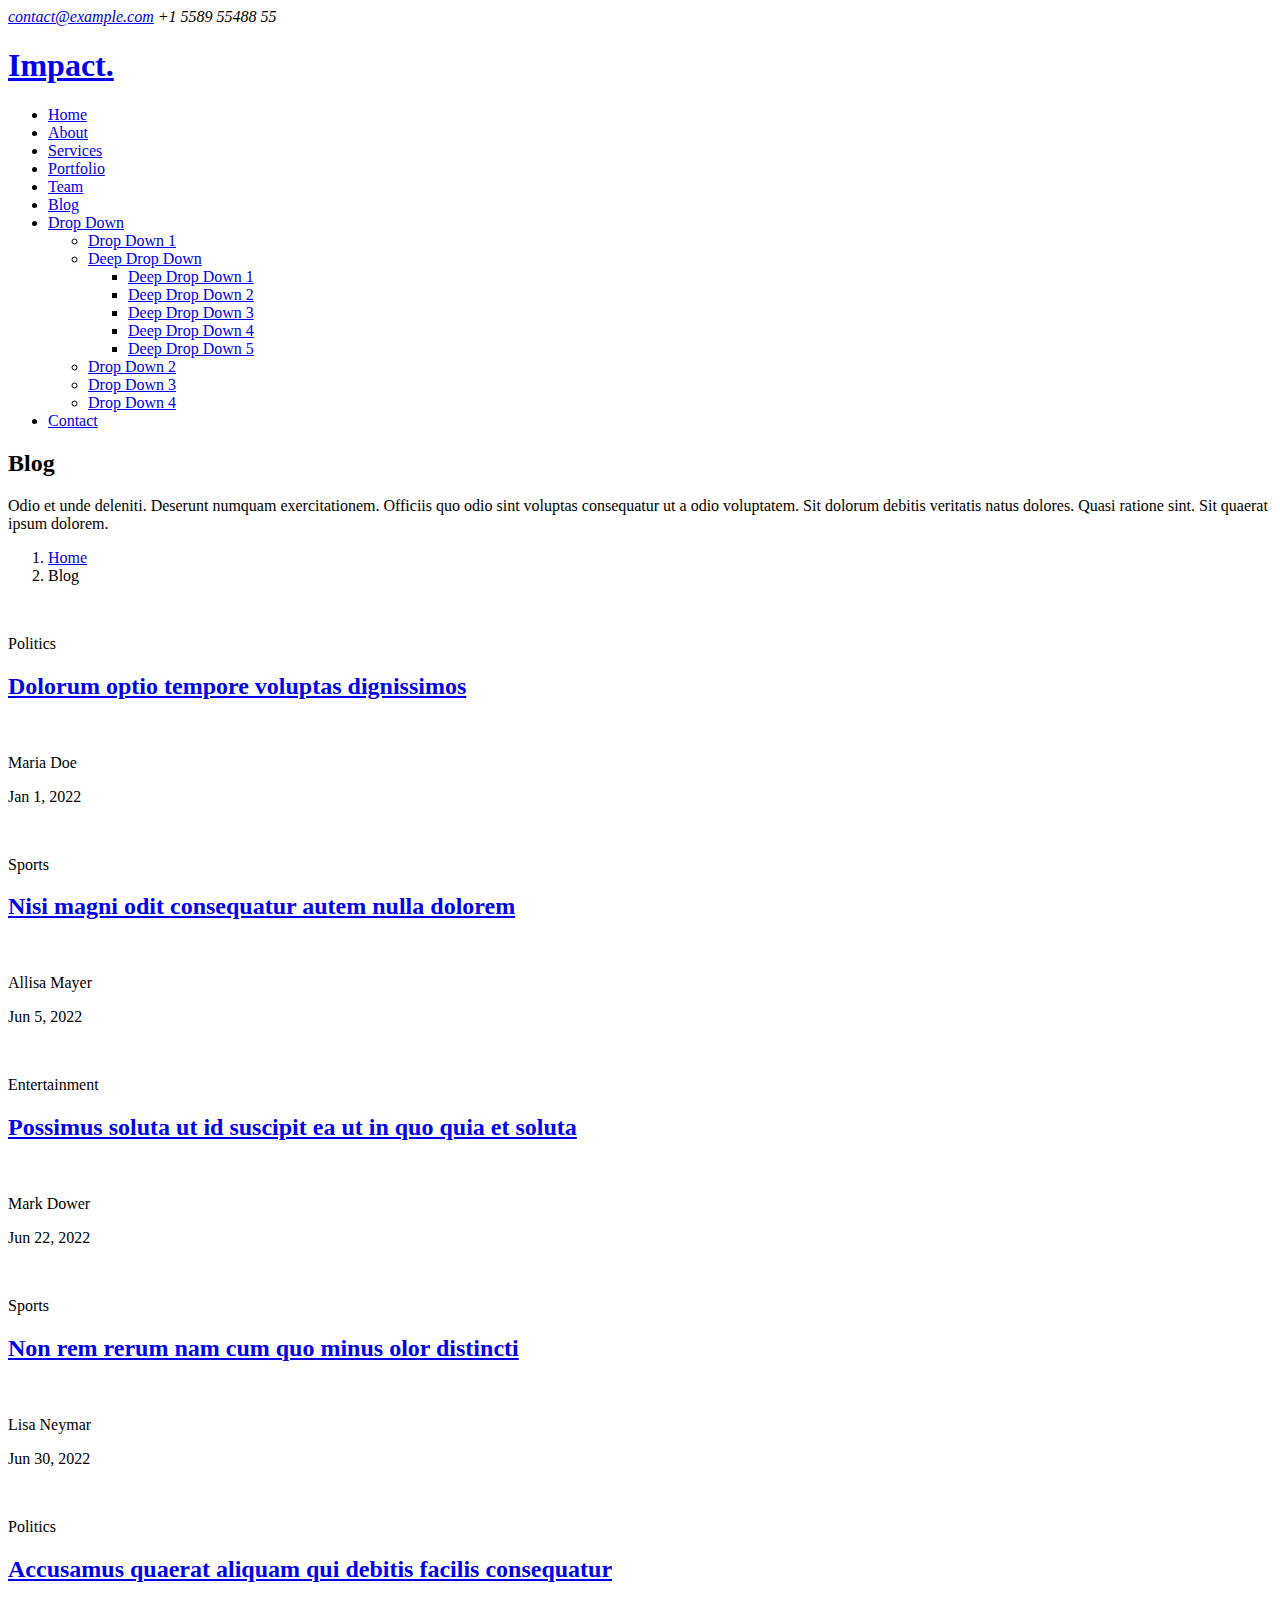
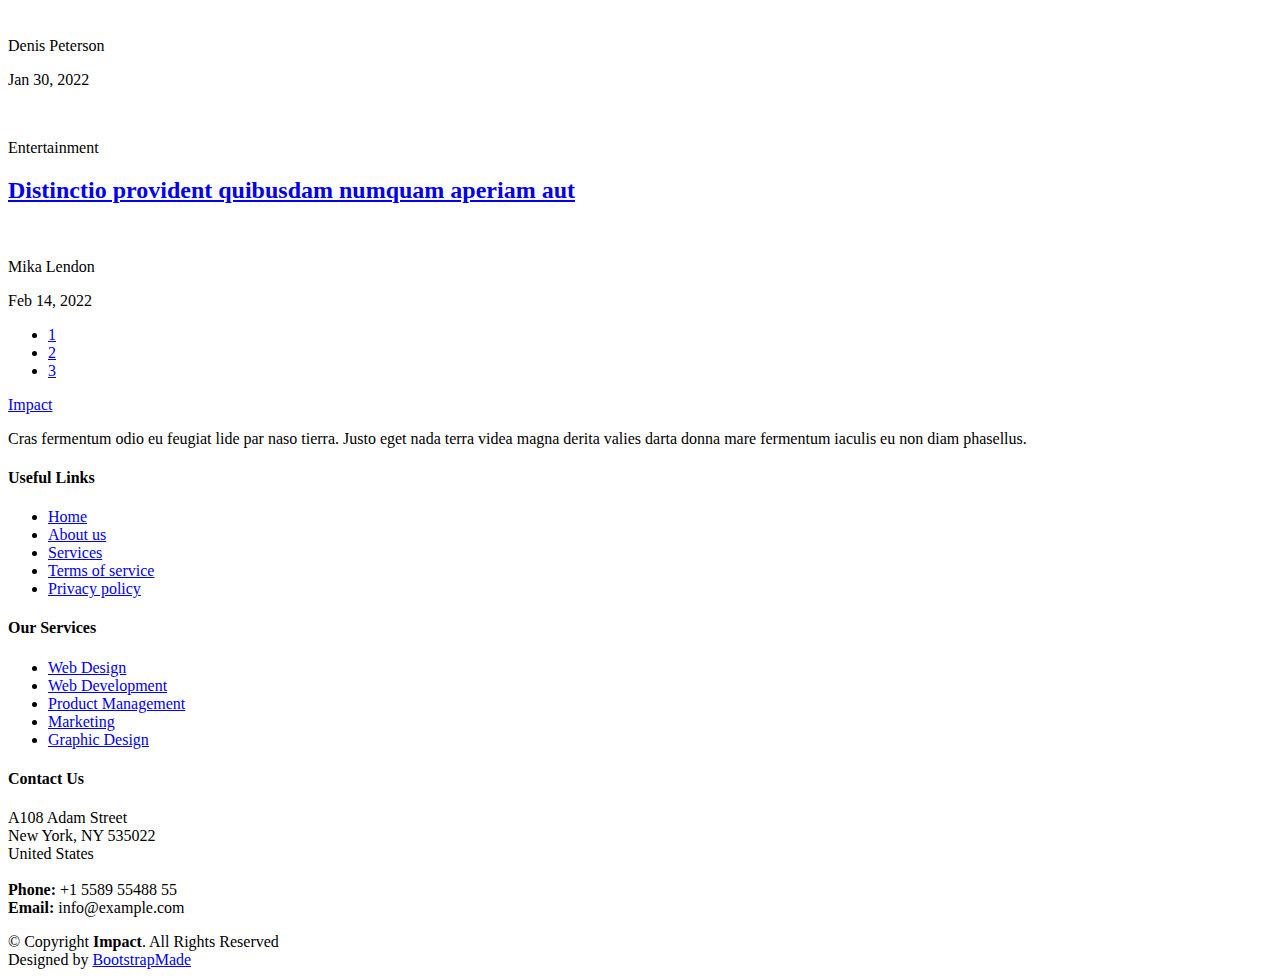
==== blog.html @ aa8a5740 "Add files via upload" ====
<!DOCTYPE html>
<html lang="en">

<head>
  <meta charset="utf-8">
  <meta content="width=device-width, initial-scale=1.0" name="viewport">

  <title>Impact Bootstrap Template - Blog</title>
  <meta content="" name="description">
  <meta content="" name="keywords">

  <!-- Favicons -->
  <link href="assets/img/favicon.png" rel="icon">
  <link href="assets/img/apple-touch-icon.png" rel="apple-touch-icon">

  <!-- Google Fonts -->
  <link rel="preconnect" href="https://fonts.googleapis.com">
  <link rel="preconnect" href="https://fonts.gstatic.com" crossorigin>
  <link href="https://fonts.googleapis.com/css2?family=Open+Sans:ital,wght@0,300;0,400;0,500;0,600;0,700;1,300;1,400;1,600;1,700&family=Montserrat:ital,wght@0,300;0,400;0,500;0,600;0,700;1,300;1,400;1,500;1,600;1,700&family=Raleway:ital,wght@0,300;0,400;0,500;0,600;0,700;1,300;1,400;1,500;1,600;1,700&display=swap" rel="stylesheet">

  <!-- Vendor CSS Files -->
  <link href="assets/vendor/bootstrap/css/bootstrap.min.css" rel="stylesheet">
  <link href="assets/vendor/bootstrap-icons/bootstrap-icons.css" rel="stylesheet">
  <link href="assets/vendor/aos/aos.css" rel="stylesheet">
  <link href="assets/vendor/glightbox/css/glightbox.min.css" rel="stylesheet">
  <link href="assets/vendor/swiper/swiper-bundle.min.css" rel="stylesheet">

  <!-- Template Main CSS File -->
  <link href="assets/css/main.css" rel="stylesheet">

  <!-- =======================================================
  * Template Name: Impact
  * Updated: Sep 18 2023 with Bootstrap v5.3.2
  * Template URL: https://bootstrapmade.com/impact-bootstrap-business-website-template/
  * Author: BootstrapMade.com
  * License: https://bootstrapmade.com/license/
  ======================================================== -->
</head>

<body>

  <!-- ======= Header ======= -->
  <section id="topbar" class="topbar d-flex align-items-center">
    <div class="container d-flex justify-content-center justify-content-md-between">
      <div class="contact-info d-flex align-items-center">
        <i class="bi bi-envelope d-flex align-items-center"><a href="mailto:contact@example.com">contact@example.com</a></i>
        <i class="bi bi-phone d-flex align-items-center ms-4"><span>+1 5589 55488 55</span></i>
      </div>
      <div class="social-links d-none d-md-flex align-items-center">
        <a href="#" class="twitter"><i class="bi bi-twitter"></i></a>
        <a href="#" class="facebook"><i class="bi bi-facebook"></i></a>
        <a href="#" class="instagram"><i class="bi bi-instagram"></i></a>
        <a href="#" class="linkedin"><i class="bi bi-linkedin"></i></i></a>
      </div>
    </div>
  </section><!-- End Top Bar -->

  <header id="header" class="header d-flex align-items-center">

    <div class="container-fluid container-xl d-flex align-items-center justify-content-between">
      <a href="index.html" class="logo d-flex align-items-center">
        <!-- Uncomment the line below if you also wish to use an image logo -->
        <!-- <img src="assets/img/logo.png" alt=""> -->
        <h1>Impact<span>.</span></h1>
      </a>
      <nav id="navbar" class="navbar">
        <ul>
          <li><a href="#hero">Home</a></li>
          <li><a href="#about">About</a></li>
          <li><a href="#services">Services</a></li>
          <li><a href="#portfolio">Portfolio</a></li>
          <li><a href="#team">Team</a></li>
          <li><a href="blog.html">Blog</a></li>
          <li class="dropdown"><a href="#"><span>Drop Down</span> <i class="bi bi-chevron-down dropdown-indicator"></i></a>
            <ul>
              <li><a href="#">Drop Down 1</a></li>
              <li class="dropdown"><a href="#"><span>Deep Drop Down</span> <i class="bi bi-chevron-down dropdown-indicator"></i></a>
                <ul>
                  <li><a href="#">Deep Drop Down 1</a></li>
                  <li><a href="#">Deep Drop Down 2</a></li>
                  <li><a href="#">Deep Drop Down 3</a></li>
                  <li><a href="#">Deep Drop Down 4</a></li>
                  <li><a href="#">Deep Drop Down 5</a></li>
                </ul>
              </li>
              <li><a href="#">Drop Down 2</a></li>
              <li><a href="#">Drop Down 3</a></li>
              <li><a href="#">Drop Down 4</a></li>
            </ul>
          </li>
          <li><a href="#contact">Contact</a></li>
        </ul>
      </nav><!-- .navbar -->

      <i class="mobile-nav-toggle mobile-nav-show bi bi-list"></i>
      <i class="mobile-nav-toggle mobile-nav-hide d-none bi bi-x"></i>

    </div>
  </header><!-- End Header -->
  <!-- End Header -->

  <main id="main">

    <!-- ======= Breadcrumbs ======= -->
    <div class="breadcrumbs">
      <div class="page-header d-flex align-items-center" style="background-image: url('');">
        <div class="container position-relative">
          <div class="row d-flex justify-content-center">
            <div class="col-lg-6 text-center">
              <h2>Blog</h2>
              <p>Odio et unde deleniti. Deserunt numquam exercitationem. Officiis quo odio sint voluptas consequatur ut a odio voluptatem. Sit dolorum debitis veritatis natus dolores. Quasi ratione sint. Sit quaerat ipsum dolorem.</p>
            </div>
          </div>
        </div>
      </div>
      <nav>
        <div class="container">
          <ol>
            <li><a href="index.html">Home</a></li>
            <li>Blog</li>
          </ol>
        </div>
      </nav>
    </div><!-- End Breadcrumbs -->

    <!-- ======= Blog Section ======= -->
    <section id="blog" class="blog">
      <div class="container" data-aos="fade-up">

        <div class="row gy-4 posts-list">

          <div class="col-xl-4 col-md-6">
            <article>

              <div class="post-img">
                <img src="assets/img/blog/blog-1.jpg" alt="" class="img-fluid">
              </div>

              <p class="post-category">Politics</p>

              <h2 class="title">
                <a href="blog-details.html">Dolorum optio tempore voluptas dignissimos</a>
              </h2>

              <div class="d-flex align-items-center">
                <img src="assets/img/blog/blog-author.jpg" alt="" class="img-fluid post-author-img flex-shrink-0">
                <div class="post-meta">
                  <p class="post-author-list">Maria Doe</p>
                  <p class="post-date">
                    <time datetime="2022-01-01">Jan 1, 2022</time>
                  </p>
                </div>
              </div>

            </article>
          </div><!-- End post list item -->

          <div class="col-xl-4 col-md-6">
            <article>

              <div class="post-img">
                <img src="assets/img/blog/blog-2.jpg" alt="" class="img-fluid">
              </div>

              <p class="post-category">Sports</p>

              <h2 class="title">
                <a href="blog-details.html">Nisi magni odit consequatur autem nulla dolorem</a>
              </h2>

              <div class="d-flex align-items-center">
                <img src="assets/img/blog/blog-author-2.jpg" alt="" class="img-fluid post-author-img flex-shrink-0">
                <div class="post-meta">
                  <p class="post-author-list">Allisa Mayer</p>
                  <p class="post-date">
                    <time datetime="2022-01-01">Jun 5, 2022</time>
                  </p>
                </div>
              </div>

            </article>
          </div><!-- End post list item -->

          <div class="col-xl-4 col-md-6">
            <article>

              <div class="post-img">
                <img src="assets/img/blog/blog-3.jpg" alt="" class="img-fluid">
              </div>

              <p class="post-category">Entertainment</p>

              <h2 class="title">
                <a href="blog-details.html">Possimus soluta ut id suscipit ea ut in quo quia et soluta</a>
              </h2>

              <div class="d-flex align-items-center">
                <img src="assets/img/blog/blog-author-3.jpg" alt="" class="img-fluid post-author-img flex-shrink-0">
                <div class="post-meta">
                  <p class="post-author-list">Mark Dower</p>
                  <p class="post-date">
                    <time datetime="2022-01-01">Jun 22, 2022</time>
                  </p>
                </div>
              </div>

            </article>
          </div><!-- End post list item -->

          <div class="col-xl-4 col-md-6">
            <article>

              <div class="post-img">
                <img src="assets/img/blog/blog-4.jpg" alt="" class="img-fluid">
              </div>

              <p class="post-category">Sports</p>

              <h2 class="title">
                <a href="blog-details.html">Non rem rerum nam cum quo minus olor distincti</a>
              </h2>

              <div class="d-flex align-items-center">
                <img src="assets/img/blog/blog-author-4.jpg" alt="" class="img-fluid post-author-img flex-shrink-0">
                <div class="post-meta">
                  <p class="post-author-list">Lisa Neymar</p>
                  <p class="post-date">
                    <time datetime="2022-01-01">Jun 30, 2022</time>
                  </p>
                </div>
              </div>

            </article>
          </div><!-- End post list item -->

          <div class="col-xl-4 col-md-6">
            <article>

              <div class="post-img">
                <img src="assets/img/blog/blog-5.jpg" alt="" class="img-fluid">
              </div>

              <p class="post-category">Politics</p>

              <h2 class="title">
                <a href="blog-details.html">Accusamus quaerat aliquam qui debitis facilis consequatur</a>
              </h2>

              <div class="d-flex align-items-center">
                <img src="assets/img/blog/blog-author-5.jpg" alt="" class="img-fluid post-author-img flex-shrink-0">
                <div class="post-meta">
                  <p class="post-author-list">Denis Peterson</p>
                  <p class="post-date">
                    <time datetime="2022-01-01">Jan 30, 2022</time>
                  </p>
                </div>
              </div>

            </article>
          </div><!-- End post list item -->

          <div class="col-xl-4 col-md-6">
            <article>

              <div class="post-img">
                <img src="assets/img/blog/blog-6.jpg" alt="" class="img-fluid">
              </div>

              <p class="post-category">Entertainment</p>

              <h2 class="title">
                <a href="blog-details.html">Distinctio provident quibusdam numquam aperiam aut</a>
              </h2>

              <div class="d-flex align-items-center">
                <img src="assets/img/blog/blog-author-6.jpg" alt="" class="img-fluid post-author-img flex-shrink-0">
                <div class="post-meta">
                  <p class="post-author-list">Mika Lendon</p>
                  <p class="post-date">
                    <time datetime="2022-01-01">Feb 14, 2022</time>
                  </p>
                </div>
              </div>

            </article>
          </div><!-- End post list item -->

        </div><!-- End blog posts list -->

        <div class="blog-pagination">
          <ul class="justify-content-center">
            <li><a href="#">1</a></li>
            <li class="active"><a href="#">2</a></li>
            <li><a href="#">3</a></li>
          </ul>
        </div><!-- End blog pagination -->

      </div>
    </section><!-- End Blog Section -->

  </main><!-- End #main -->

  <!-- ======= Footer ======= -->
  <footer id="footer" class="footer">

    <div class="container">
      <div class="row gy-4">
        <div class="col-lg-5 col-md-12 footer-info">
          <a href="index.html" class="logo d-flex align-items-center">
            <span>Impact</span>
          </a>
          <p>Cras fermentum odio eu feugiat lide par naso tierra. Justo eget nada terra videa magna derita valies darta donna mare fermentum iaculis eu non diam phasellus.</p>
          <div class="social-links d-flex mt-4">
            <a href="#" class="twitter"><i class="bi bi-twitter"></i></a>
            <a href="#" class="facebook"><i class="bi bi-facebook"></i></a>
            <a href="#" class="instagram"><i class="bi bi-instagram"></i></a>
            <a href="#" class="linkedin"><i class="bi bi-linkedin"></i></a>
          </div>
        </div>

        <div class="col-lg-2 col-6 footer-links">
          <h4>Useful Links</h4>
          <ul>
            <li><a href="#">Home</a></li>
            <li><a href="#">About us</a></li>
            <li><a href="#">Services</a></li>
            <li><a href="#">Terms of service</a></li>
            <li><a href="#">Privacy policy</a></li>
          </ul>
        </div>

        <div class="col-lg-2 col-6 footer-links">
          <h4>Our Services</h4>
          <ul>
            <li><a href="#">Web Design</a></li>
            <li><a href="#">Web Development</a></li>
            <li><a href="#">Product Management</a></li>
            <li><a href="#">Marketing</a></li>
            <li><a href="#">Graphic Design</a></li>
          </ul>
        </div>

        <div class="col-lg-3 col-md-12 footer-contact text-center text-md-start">
          <h4>Contact Us</h4>
          <p>
            A108 Adam Street <br>
            New York, NY 535022<br>
            United States <br><br>
            <strong>Phone:</strong> +1 5589 55488 55<br>
            <strong>Email:</strong> info@example.com<br>
          </p>

        </div>

      </div>
    </div>

    <div class="container mt-4">
      <div class="copyright">
        &copy; Copyright <strong><span>Impact</span></strong>. All Rights Reserved
      </div>
      <div class="credits">
        <!-- All the links in the footer should remain intact. -->
        <!-- You can delete the links only if you purchased the pro version. -->
        <!-- Licensing information: https://bootstrapmade.com/license/ -->
        <!-- Purchase the pro version with working PHP/AJAX contact form: https://bootstrapmade.com/impact-bootstrap-business-website-template/ -->
        Designed by <a href="https://bootstrapmade.com/">BootstrapMade</a>
      </div>
    </div>

  </footer><!-- End Footer -->
  <!-- End Footer -->

  <a href="#" class="scroll-top d-flex align-items-center justify-content-center"><i class="bi bi-arrow-up-short"></i></a>

  <div id="preloader"></div>

  <!-- Vendor JS Files -->
  <script src="assets/vendor/bootstrap/js/bootstrap.bundle.min.js"></script>
  <script src="assets/vendor/aos/aos.js"></script>
  <script src="assets/vendor/glightbox/js/glightbox.min.js"></script>
  <script src="assets/vendor/purecounter/purecounter_vanilla.js"></script>
  <script src="assets/vendor/swiper/swiper-bundle.min.js"></script>
  <script src="assets/vendor/isotope-layout/isotope.pkgd.min.js"></script>
  <script src="assets/vendor/php-email-form/validate.js"></script>

  <!-- Template Main JS File -->
  <script src="assets/js/main.js"></script>

</body>

</html>
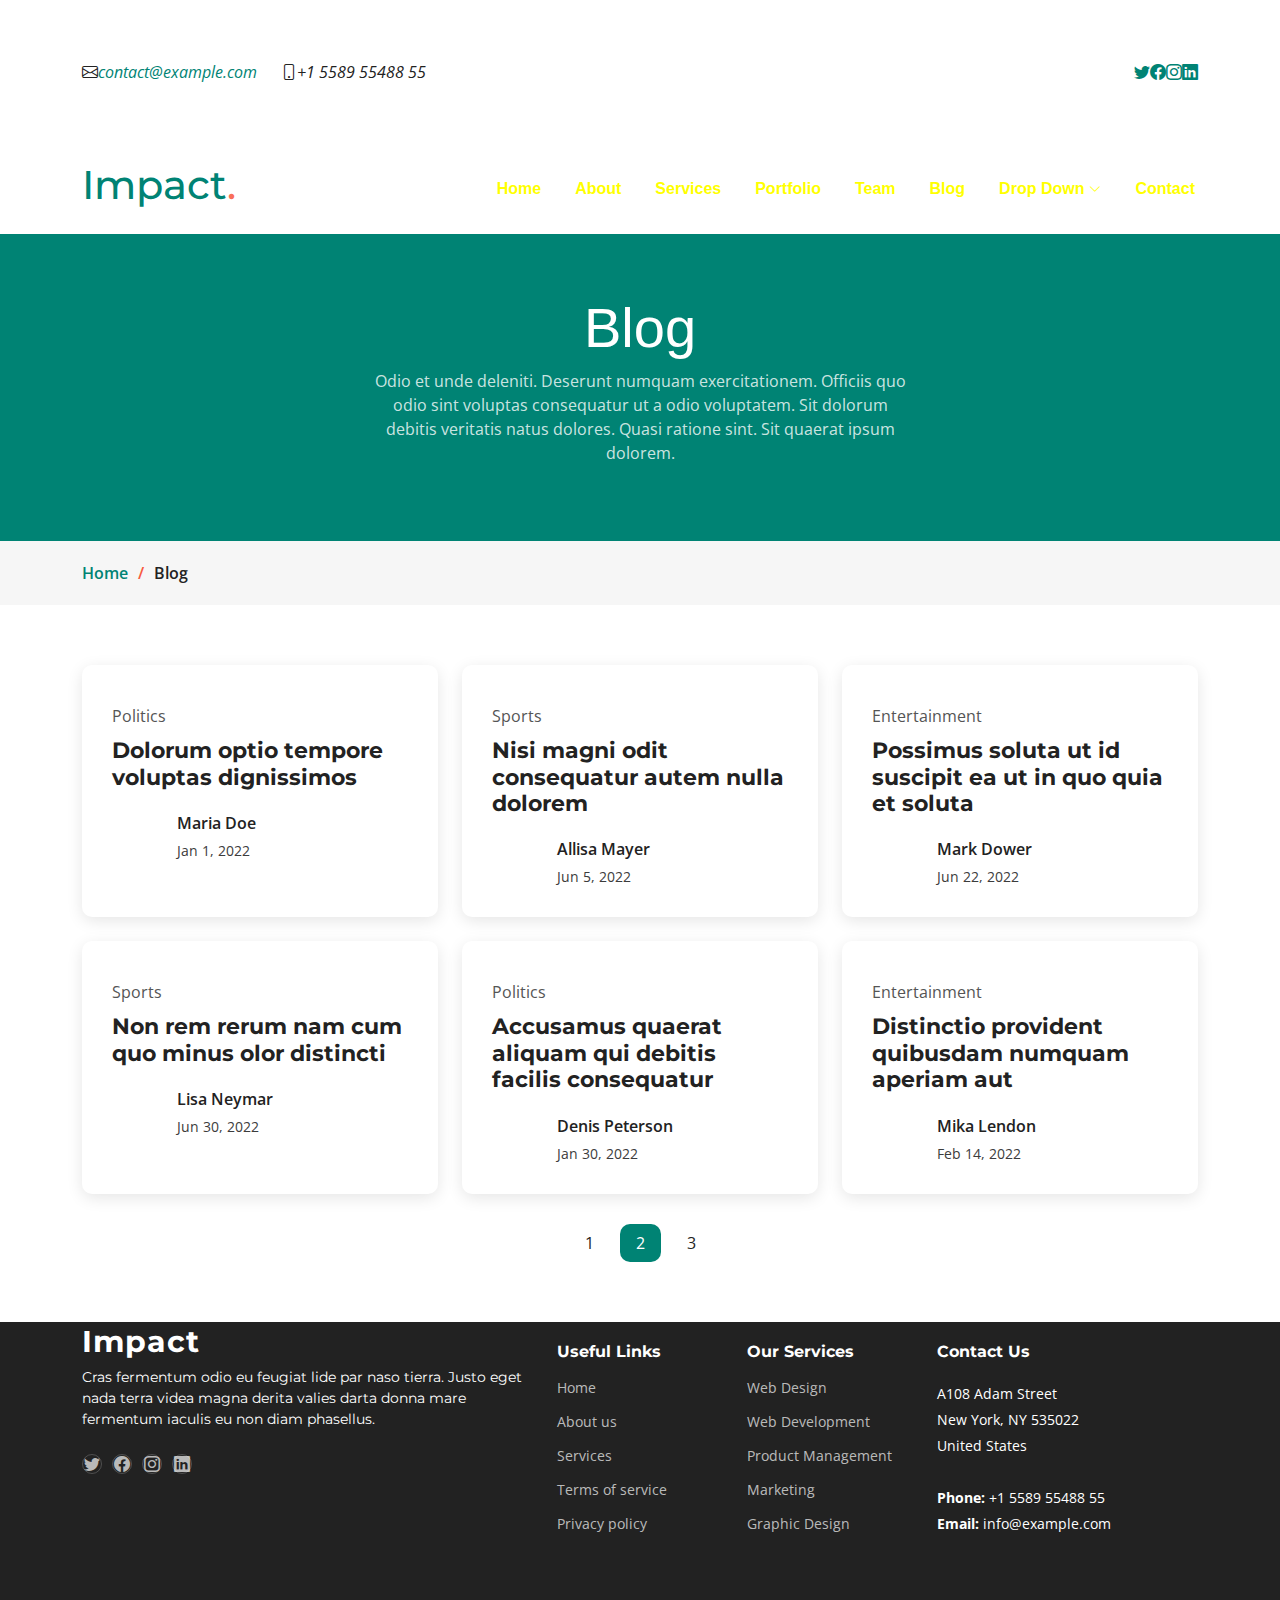
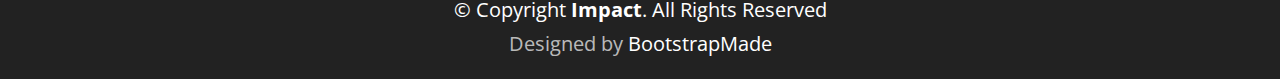
==== commit c6642725: "Update blog.html" ====
--- a/blog.html
+++ b/blog.html
@@ -10,8 +10,8 @@
   <meta content="" name="keywords">
 
   <!-- Favicons -->
-  <link href="assets/img/favicon.png" rel="icon">
-  <link href="assets/img/apple-touch-icon.png" rel="apple-touch-icon">
+  <link href="img/favicon.png" rel="icon">
+  <link href="img/apple-touch-icon.png" rel="apple-touch-icon">
 
   <!-- Google Fonts -->
   <link rel="preconnect" href="https://fonts.googleapis.com">
@@ -19,22 +19,15 @@
   <link href="https://fonts.googleapis.com/css2?family=Open+Sans:ital,wght@0,300;0,400;0,500;0,600;0,700;1,300;1,400;1,600;1,700&family=Montserrat:ital,wght@0,300;0,400;0,500;0,600;0,700;1,300;1,400;1,500;1,600;1,700&family=Raleway:ital,wght@0,300;0,400;0,500;0,600;0,700;1,300;1,400;1,500;1,600;1,700&display=swap" rel="stylesheet">
 
   <!-- Vendor CSS Files -->
-  <link href="assets/vendor/bootstrap/css/bootstrap.min.css" rel="stylesheet">
-  <link href="assets/vendor/bootstrap-icons/bootstrap-icons.css" rel="stylesheet">
-  <link href="assets/vendor/aos/aos.css" rel="stylesheet">
-  <link href="assets/vendor/glightbox/css/glightbox.min.css" rel="stylesheet">
-  <link href="assets/vendor/swiper/swiper-bundle.min.css" rel="stylesheet">
+  <link href="vendor/bootstrap/css/bootstrap.min.css" rel="stylesheet">
+  <link href="vendor/bootstrap-icons/bootstrap-icons.css" rel="stylesheet">
+  <link href="vendor/aos/aos.css" rel="stylesheet">
+  <link href="vendor/glightbox/css/glightbox.min.css" rel="stylesheet">
+  <link href="vendor/swiper/swiper-bundle.min.css" rel="stylesheet">
 
   <!-- Template Main CSS File -->
-  <link href="assets/css/main.css" rel="stylesheet">
-
-  <!-- =======================================================
-  * Template Name: Impact
-  * Updated: Sep 18 2023 with Bootstrap v5.3.2
-  * Template URL: https://bootstrapmade.com/impact-bootstrap-business-website-template/
-  * Author: BootstrapMade.com
-  * License: https://bootstrapmade.com/license/
-  ======================================================== -->
+  <link href="css/main.css" rel="stylesheet">
+
 </head>
 
 <body>
@@ -60,7 +53,7 @@
     <div class="container-fluid container-xl d-flex align-items-center justify-content-between">
       <a href="index.html" class="logo d-flex align-items-center">
         <!-- Uncomment the line below if you also wish to use an image logo -->
-        <!-- <img src="assets/img/logo.png" alt=""> -->
+        <!-- <img src="img/logo.png" alt=""> -->
         <h1>Impact<span>.</span></h1>
       </a>
       <nav id="navbar" class="navbar">
@@ -133,7 +126,7 @@
             <article>
 
               <div class="post-img">
-                <img src="assets/img/blog/blog-1.jpg" alt="" class="img-fluid">
+                <img src="img/blog/blog-1.jpg" alt="" class="img-fluid">
               </div>
 
               <p class="post-category">Politics</p>
@@ -143,7 +136,7 @@
               </h2>
 
               <div class="d-flex align-items-center">
-                <img src="assets/img/blog/blog-author.jpg" alt="" class="img-fluid post-author-img flex-shrink-0">
+                <img src="img/blog/blog-author.jpg" alt="" class="img-fluid post-author-img flex-shrink-0">
                 <div class="post-meta">
                   <p class="post-author-list">Maria Doe</p>
                   <p class="post-date">
@@ -159,7 +152,7 @@
             <article>
 
               <div class="post-img">
-                <img src="assets/img/blog/blog-2.jpg" alt="" class="img-fluid">
+                <img src="img/blog/blog-2.jpg" alt="" class="img-fluid">
               </div>
 
               <p class="post-category">Sports</p>
@@ -169,7 +162,7 @@
               </h2>
 
               <div class="d-flex align-items-center">
-                <img src="assets/img/blog/blog-author-2.jpg" alt="" class="img-fluid post-author-img flex-shrink-0">
+                <img src="img/blog/blog-author-2.jpg" alt="" class="img-fluid post-author-img flex-shrink-0">
                 <div class="post-meta">
                   <p class="post-author-list">Allisa Mayer</p>
                   <p class="post-date">
@@ -185,7 +178,7 @@
             <article>
 
               <div class="post-img">
-                <img src="assets/img/blog/blog-3.jpg" alt="" class="img-fluid">
+                <img src="img/blog/blog-3.jpg" alt="" class="img-fluid">
               </div>
 
               <p class="post-category">Entertainment</p>
@@ -195,7 +188,7 @@
               </h2>
 
               <div class="d-flex align-items-center">
-                <img src="assets/img/blog/blog-author-3.jpg" alt="" class="img-fluid post-author-img flex-shrink-0">
+                <img src="img/blog/blog-author-3.jpg" alt="" class="img-fluid post-author-img flex-shrink-0">
                 <div class="post-meta">
                   <p class="post-author-list">Mark Dower</p>
                   <p class="post-date">
@@ -211,7 +204,7 @@
             <article>
 
               <div class="post-img">
-                <img src="assets/img/blog/blog-4.jpg" alt="" class="img-fluid">
+                <img src="img/blog/blog-4.jpg" alt="" class="img-fluid">
               </div>
 
               <p class="post-category">Sports</p>
@@ -221,7 +214,7 @@
               </h2>
 
               <div class="d-flex align-items-center">
-                <img src="assets/img/blog/blog-author-4.jpg" alt="" class="img-fluid post-author-img flex-shrink-0">
+                <img src="img/blog/blog-author-4.jpg" alt="" class="img-fluid post-author-img flex-shrink-0">
                 <div class="post-meta">
                   <p class="post-author-list">Lisa Neymar</p>
                   <p class="post-date">
@@ -237,7 +230,7 @@
             <article>
 
               <div class="post-img">
-                <img src="assets/img/blog/blog-5.jpg" alt="" class="img-fluid">
+                <img src="img/blog/blog-5.jpg" alt="" class="img-fluid">
               </div>
 
               <p class="post-category">Politics</p>
@@ -247,7 +240,7 @@
               </h2>
 
               <div class="d-flex align-items-center">
-                <img src="assets/img/blog/blog-author-5.jpg" alt="" class="img-fluid post-author-img flex-shrink-0">
+                <img src="img/blog/blog-author-5.jpg" alt="" class="img-fluid post-author-img flex-shrink-0">
                 <div class="post-meta">
                   <p class="post-author-list">Denis Peterson</p>
                   <p class="post-date">
@@ -263,7 +256,7 @@
             <article>
 
               <div class="post-img">
-                <img src="assets/img/blog/blog-6.jpg" alt="" class="img-fluid">
+                <img src="img/blog/blog-6.jpg" alt="" class="img-fluid">
               </div>
 
               <p class="post-category">Entertainment</p>
@@ -273,7 +266,7 @@
               </h2>
 
               <div class="d-flex align-items-center">
-                <img src="assets/img/blog/blog-author-6.jpg" alt="" class="img-fluid post-author-img flex-shrink-0">
+                <img src="img/blog/blog-author-6.jpg" alt="" class="img-fluid post-author-img flex-shrink-0">
                 <div class="post-meta">
                   <p class="post-author-list">Mika Lendon</p>
                   <p class="post-date">
@@ -376,17 +369,17 @@
   <div id="preloader"></div>
 
   <!-- Vendor JS Files -->
-  <script src="assets/vendor/bootstrap/js/bootstrap.bundle.min.js"></script>
-  <script src="assets/vendor/aos/aos.js"></script>
-  <script src="assets/vendor/glightbox/js/glightbox.min.js"></script>
-  <script src="assets/vendor/purecounter/purecounter_vanilla.js"></script>
-  <script src="assets/vendor/swiper/swiper-bundle.min.js"></script>
-  <script src="assets/vendor/isotope-layout/isotope.pkgd.min.js"></script>
-  <script src="assets/vendor/php-email-form/validate.js"></script>
+  <script src="vendor/bootstrap/js/bootstrap.bundle.min.js"></script>
+  <script src="vendor/aos/aos.js"></script>
+  <script src="vendor/glightbox/js/glightbox.min.js"></script>
+  <script src="vendor/purecounter/purecounter_vanilla.js"></script>
+  <script src="vendor/swiper/swiper-bundle.min.js"></script>
+  <script src="vendor/isotope-layout/isotope.pkgd.min.js"></script>
+  <script src="vendor/php-email-form/validate.js"></script>
 
   <!-- Template Main JS File -->
-  <script src="assets/js/main.js"></script>
+  <script src="js/main.js"></script>
 
 </body>
 
-</html>+</html>
